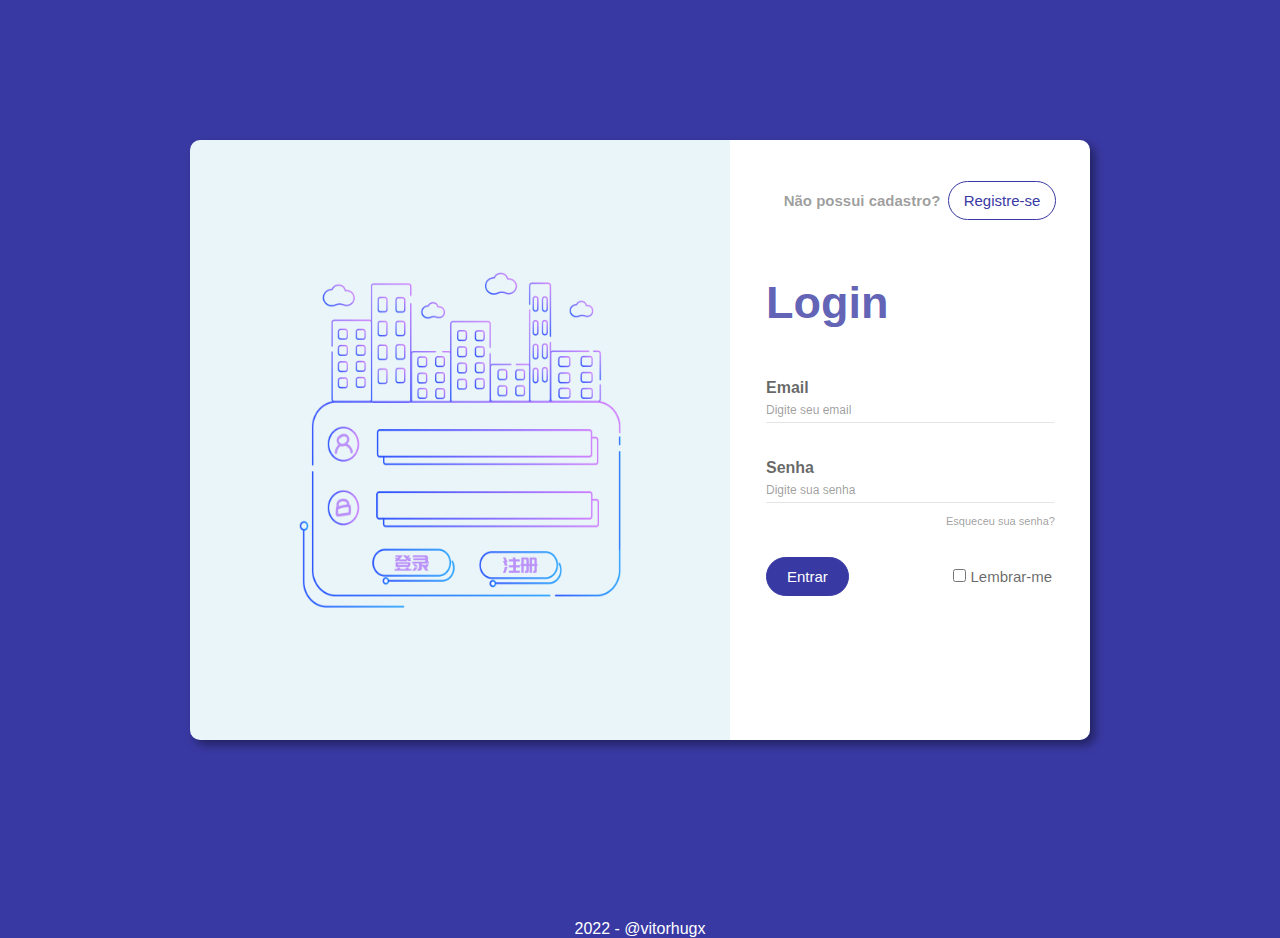
==== login/index.html @ b77e6733 "first commit" ====
<!DOCTYPE html>
<html lang="pt-br">
<head>
    <meta charset="UTF-8">
    <meta name="viewport" content="width=device-width, initial-scale=1.0">
    <title>Tela de Login</title>
    <link rel="stylesheet" href="style.css">
</head>
<body>
    <main id="containerPrincipal">
        <section class=sectionOne>
            <img src="img/bg.png" alt="">
        </section>
        <section class="sectionTwo">
            <div class="register">
                <h3>Não possui cadastro?</h3>
                <button class="singUpButton">Registre-se</button>
            </div>
            <div class="form">
                <form class="login">
                    <h3>Login</h3>
                    <label>Email</label><br>
                    <input class="input inputOne" type="text" placeholder="Digite seu email"><br><br><br>
                    <label>Senha</label><br>
                    <input class="input inputTwo" type="password" placeholder="Digite sua senha"><br>
                    <a href="#">Esqueceu sua senha?</a><br><br><br>
                    <button class="logInButton">Entrar</button>
                    <label class=labelCheckbox><input class="checkbox" type="checkbox"> Lembrar-me</label>
                </form>
            </div>
        </section>
    </main>
    <footer>2022 - @vitorhugx</footer>
</body>
</html>
---- login/style.css ----
*{
    padding: 0;
    margin: 0;
}
body{
    font-family: sans-serif;
    background-color: rgb(57, 57, 163);
}
#containerPrincipal{
    width: 900px;
    height: 600px;
    margin: auto;
    margin-top: 140px;
    display: flex;
    border-radius: 10px;
    box-shadow: rgb(0, 0, 0, 0.4) 5px 5px 10px;

}
.sectionOne{
    width: 60%;
    height: 100%;
    background-color: rgb(233, 245, 248);
    border-bottom-left-radius: 10px;
    border-top-left-radius: 10px;
    display: flex;
    align-items: center;
    justify-content: center;
}
.sectionOne img{
    width: 70%;
    height: 70%;
}
.sectionOne img:hover{
    width: 80%;
    height: 80%;
    transition: 0.8s;
}
.sectionTwo{
    width: 40%;
    height: 100%;
    background-color: white;
    border-bottom-right-radius: 10px;
    border-top-right-radius: 10px;
}
.sectionTwo h3{
    color: rgb(0, 0, 0, 0.4);
    font-size: 15px;
    padding-left: 50px;
}
.register{
    height: 100px;
    padding-top: 10px;
    padding-right: 30px;
    display: flex;
    justify-content: space-around;
    align-items: center;
}
.singUpButton{
    border: 1px solid rgb(57, 57, 163);
    color: rgb(57, 57, 163);
    background-color: white;
    font-size: 15px;
    padding: 10px 15px;
    border-radius: 30px;
    cursor: pointer;
}
.singUpButton:hover{
    background-color: rgb(57, 57, 163);
    color: white;
}
.form{
    height: 270px;
    display: flex;
    justify-content: center;
    align-items: center;
}
.login{
    width: 80%;
    height: 80%;
}
.login h3 {
    font-size: 45px;
    color: rgb(57, 57, 163, 0.8);
    padding: 0px 0px 50px 0px;
}
.input{
    padding: 5px 0px 5px 0px;
    border: none;
    border-bottom: 1px solid rgb(0, 0, 0, 0.1);
    outline: none;
    width: 100%;
}
.input::placeholder{
    color: rgb(0, 0, 0, 0.4);
    font-size: 12px;
}
.input:focus{
    border-bottom: 1px solid rgb(57, 57, 163);
    transition: 0.5s;
}
label{
    font-weight: bold;
    color: rgb(0, 0, 0, 0.6);
}
a{
    text-decoration: none;
    color: rgb(0, 0, 0, 0.4);
    font-size: 11px;
    text-align: center;
    position: relative;
    left: 180px;
    top: 8px;
}
a:hover{
    color: rgb(57, 57, 163);
}
.logInButton{
    border: 1px solid rgb(57, 57, 163);
    color: white;
    background-color: rgb(57, 57, 163);
    font-size: 15px;
    padding: 10px 20px;
    border-radius: 30px;
    cursor: pointer;
}
.logInButton:hover{
    background-color: white;
    color: rgb(57, 57, 163);
}
.labelCheckbox{
    font-size: 15px;
    font-weight: normal;
    position: relative;
    left: 100px;
}


footer{
    color: white;
    text-align: center;
    margin-top: 180px;
}
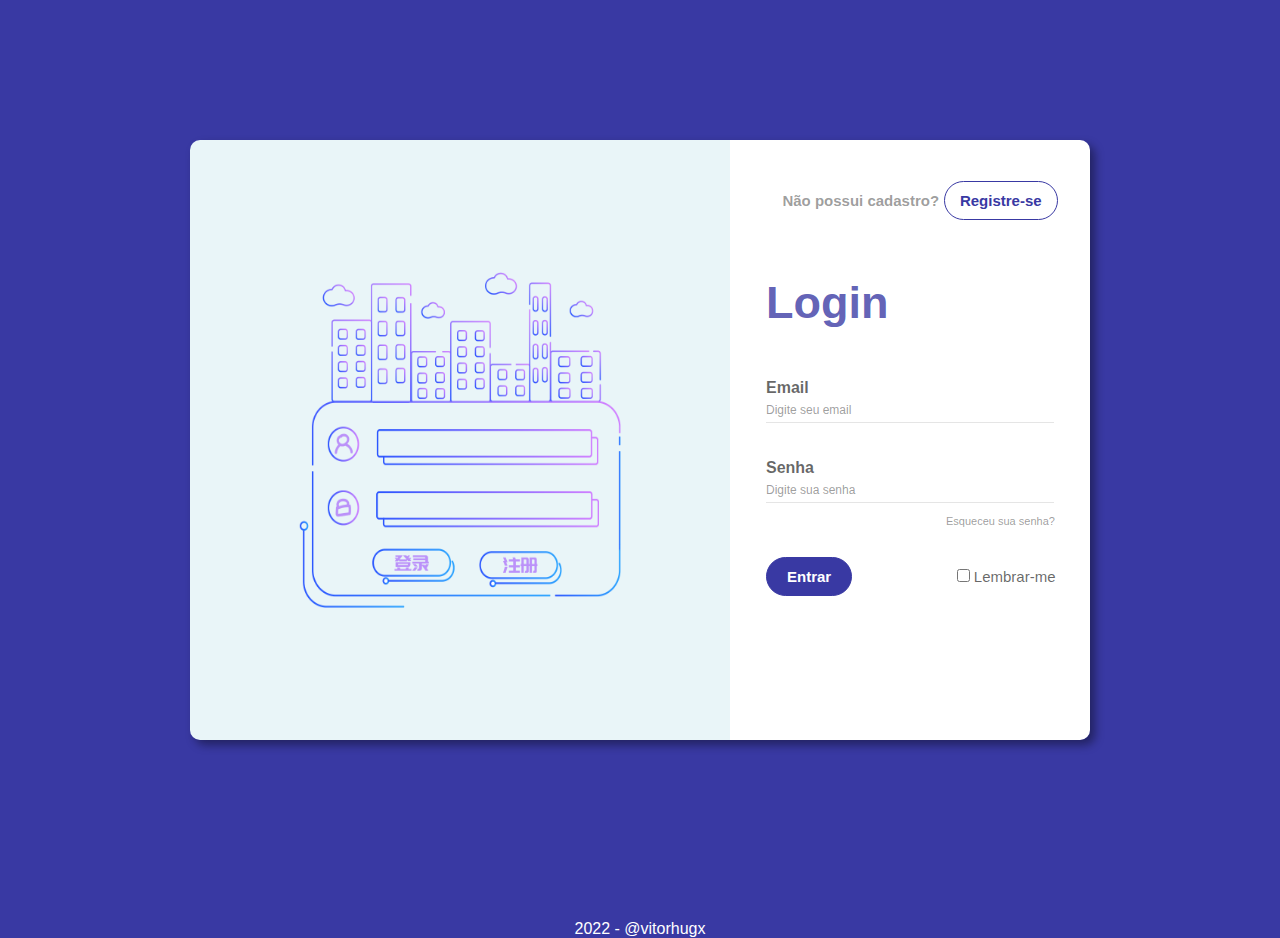
==== commit 57ed2fb1: "Criação da página de recuperação de senha." ====
--- a/login/index.html
+++ b/login/index.html
@@ -23,7 +23,7 @@
                     <input class="input inputOne" type="text" placeholder="Digite seu email"><br><br><br>
                     <label>Senha</label><br>
                     <input class="input inputTwo" type="password" placeholder="Digite sua senha"><br>
-                    <a href="#">Esqueceu sua senha?</a><br><br><br>
+                    <a href="recovery.html">Esqueceu sua senha?</a><br><br><br>
                     <button class="logInButton">Entrar</button>
                     <label class=labelCheckbox><input class="checkbox" type="checkbox"> Lembrar-me</label>
                 </form>
@@ -31,5 +31,6 @@
         </section>
     </main>
     <footer>2022 - @vitorhugx</footer>
+    <script src="scripts.js"></script>
 </body>
 </html>--- a/login/style.css
+++ b/login/style.css
@@ -60,6 +60,7 @@
     color: rgb(57, 57, 163);
     background-color: white;
     font-size: 15px;
+    font-weight: bold;
     padding: 10px 15px;
     border-radius: 30px;
     cursor: pointer;
@@ -122,10 +123,12 @@
     padding: 10px 20px;
     border-radius: 30px;
     cursor: pointer;
+    font-weight: bold;
 }
 .logInButton:hover{
     background-color: white;
     color: rgb(57, 57, 163);
+    
 }
 .labelCheckbox{
     font-size: 15px;
@@ -139,4 +142,67 @@
     color: white;
     text-align: center;
     margin-top: 180px;
+}
+
+/* Recuperação de senha */
+
+#recovery{
+    width: 900px;
+    height: 600px;
+    background-color: white;
+    margin: auto;
+    margin-top: 140px;
+    border-radius: 10px;
+    box-shadow: rgb(0, 0, 0, 0.4) 5px 5px 10px;
+}
+.recoveryTitle{
+    text-align: center;
+    color: rgb(57, 57, 163, 0.8);
+    padding-top: 90px;
+    font-size: 40px;
+}
+p{
+    font-size: 25px;
+    color: rgb(0, 0, 0, 0.6);
+    text-align: center;
+    padding-top: 30px;
+    text-align: justify;
+}
+.recoverySection{
+    width: 80%;
+    height: 70%;
+    margin: auto;
+}
+.recoveryForm{
+    margin-top: 50px;
+    font-size: 20px;
+}
+.recoveryInput{
+    border: none;
+    border-bottom: 1px solid rgb(0, 0, 0, 0.4);
+    padding: 5px 0px 5px 5px;
+    outline: none;
+    width: 100%;
+}
+.recoveryInput::placeholder{
+    font-size: 12px;
+    color: rgb(0, 0, 0, 0.4);
+}
+.recoveryInput:focus{
+    border-bottom: 1px solid rgb(57, 57, 163);
+    transition: 0.5s;
+}
+.recoveryButton{
+    border: 1px solid rgb(57, 57, 163);
+    padding: 10px 20px;
+    border-radius: 30px;
+    background-color: rgb(57, 57, 163);
+    color: white;
+    font-size: 15px;
+    font-weight: bold;
+    cursor: pointer;
+}
+.recoveryButton:hover{
+    color: rgb(57, 57, 163);
+    background-color: white;
 }